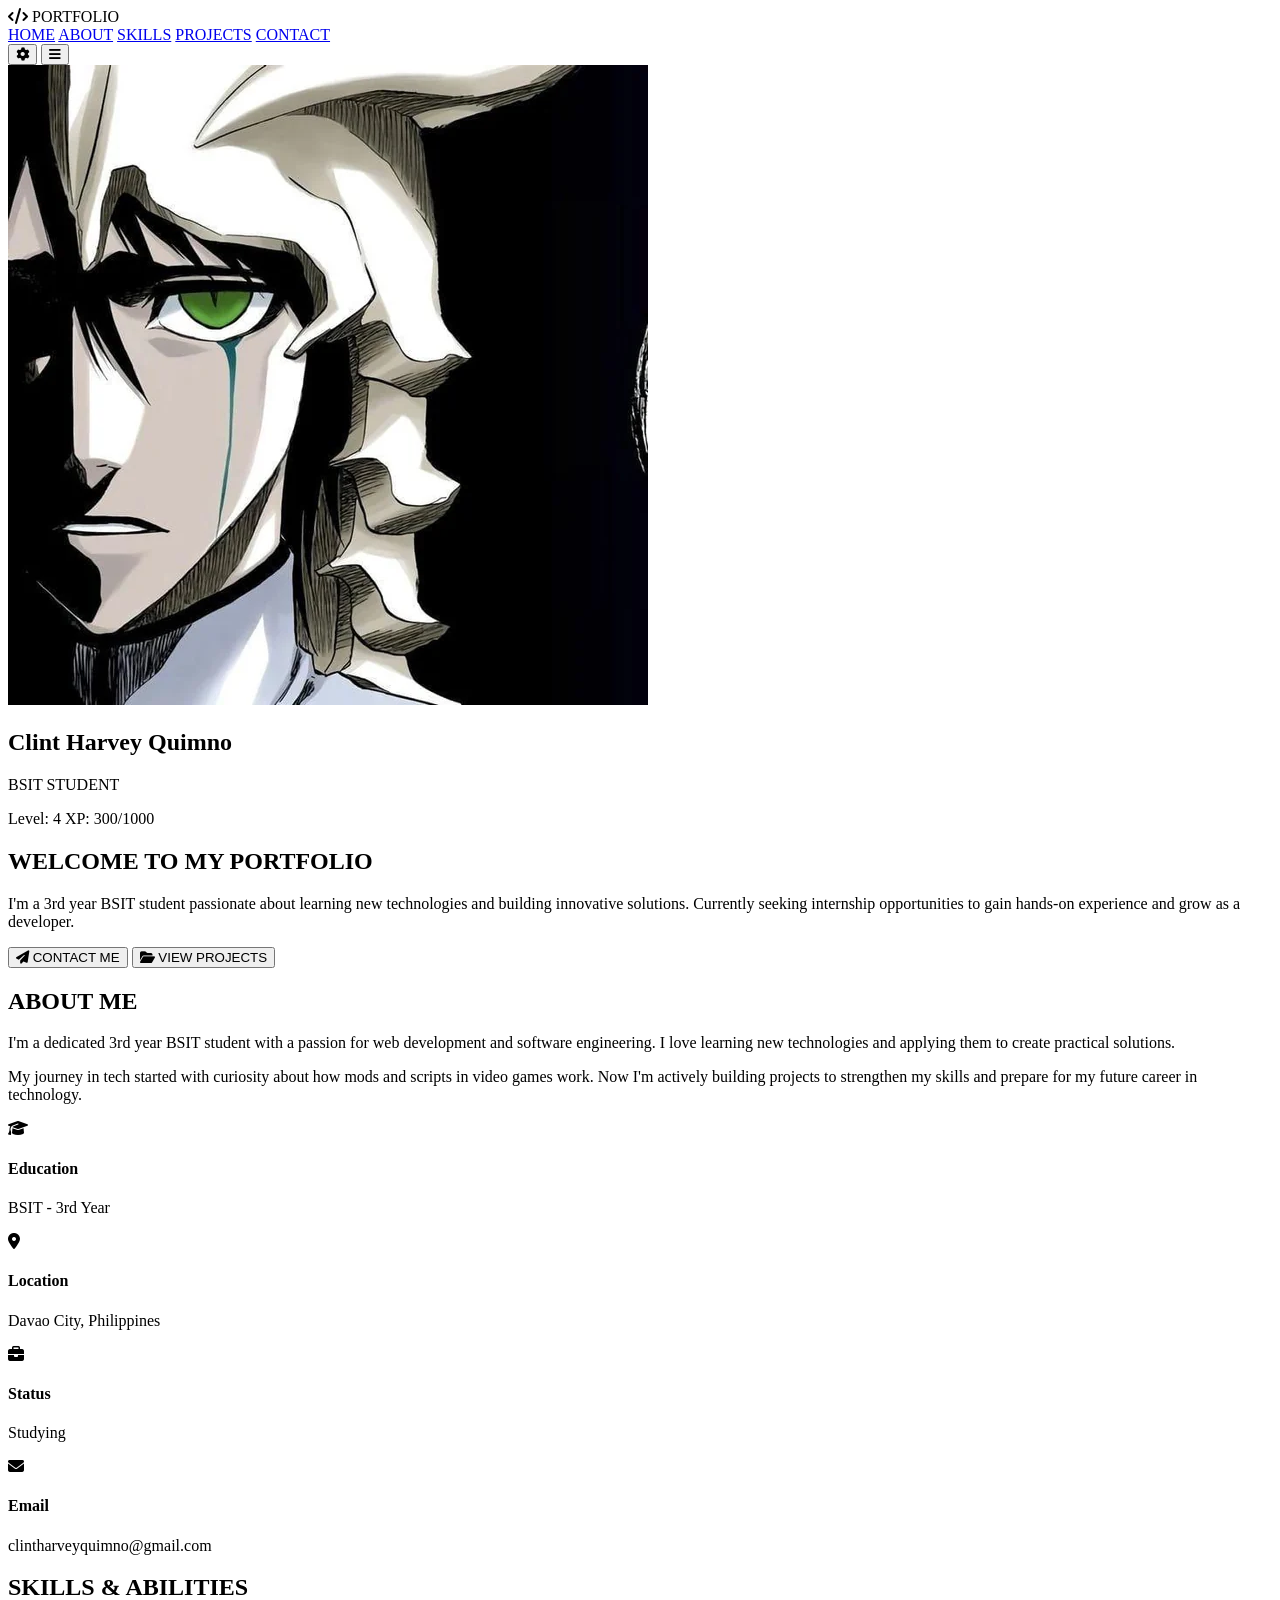
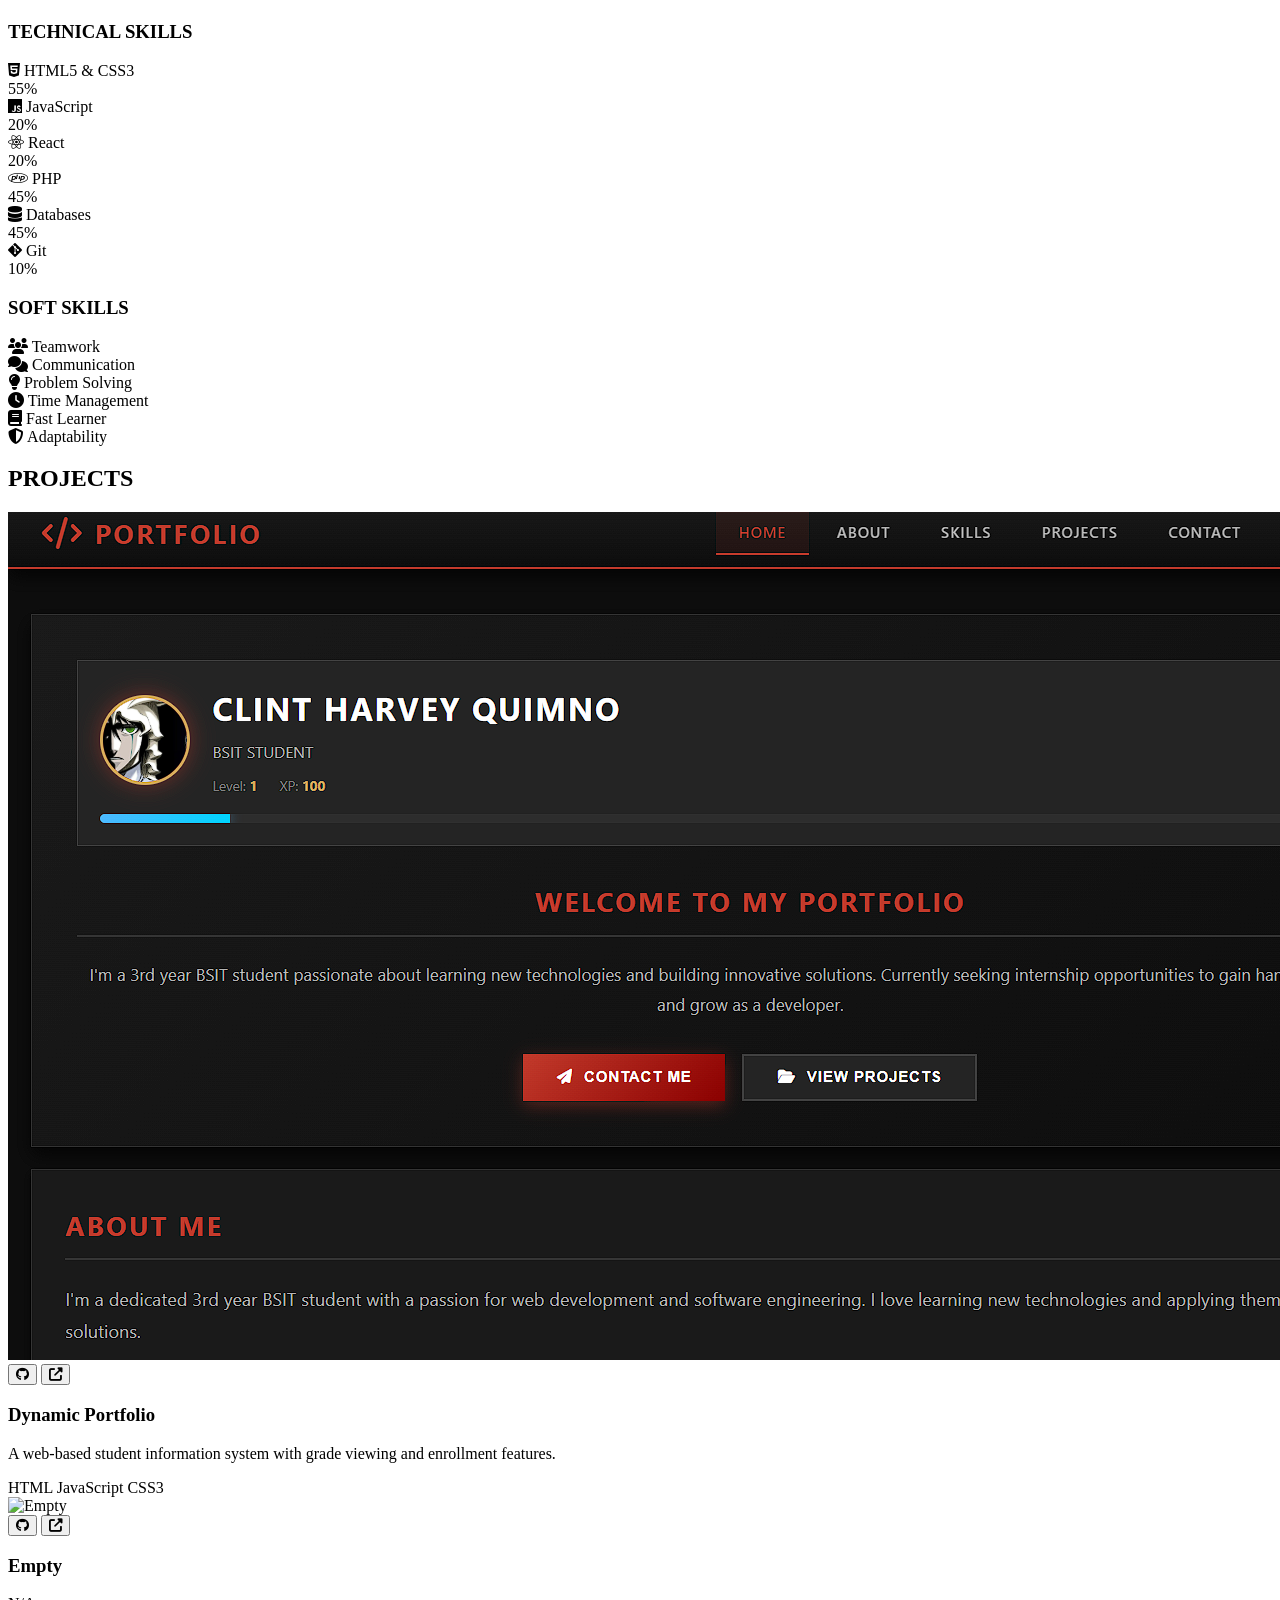
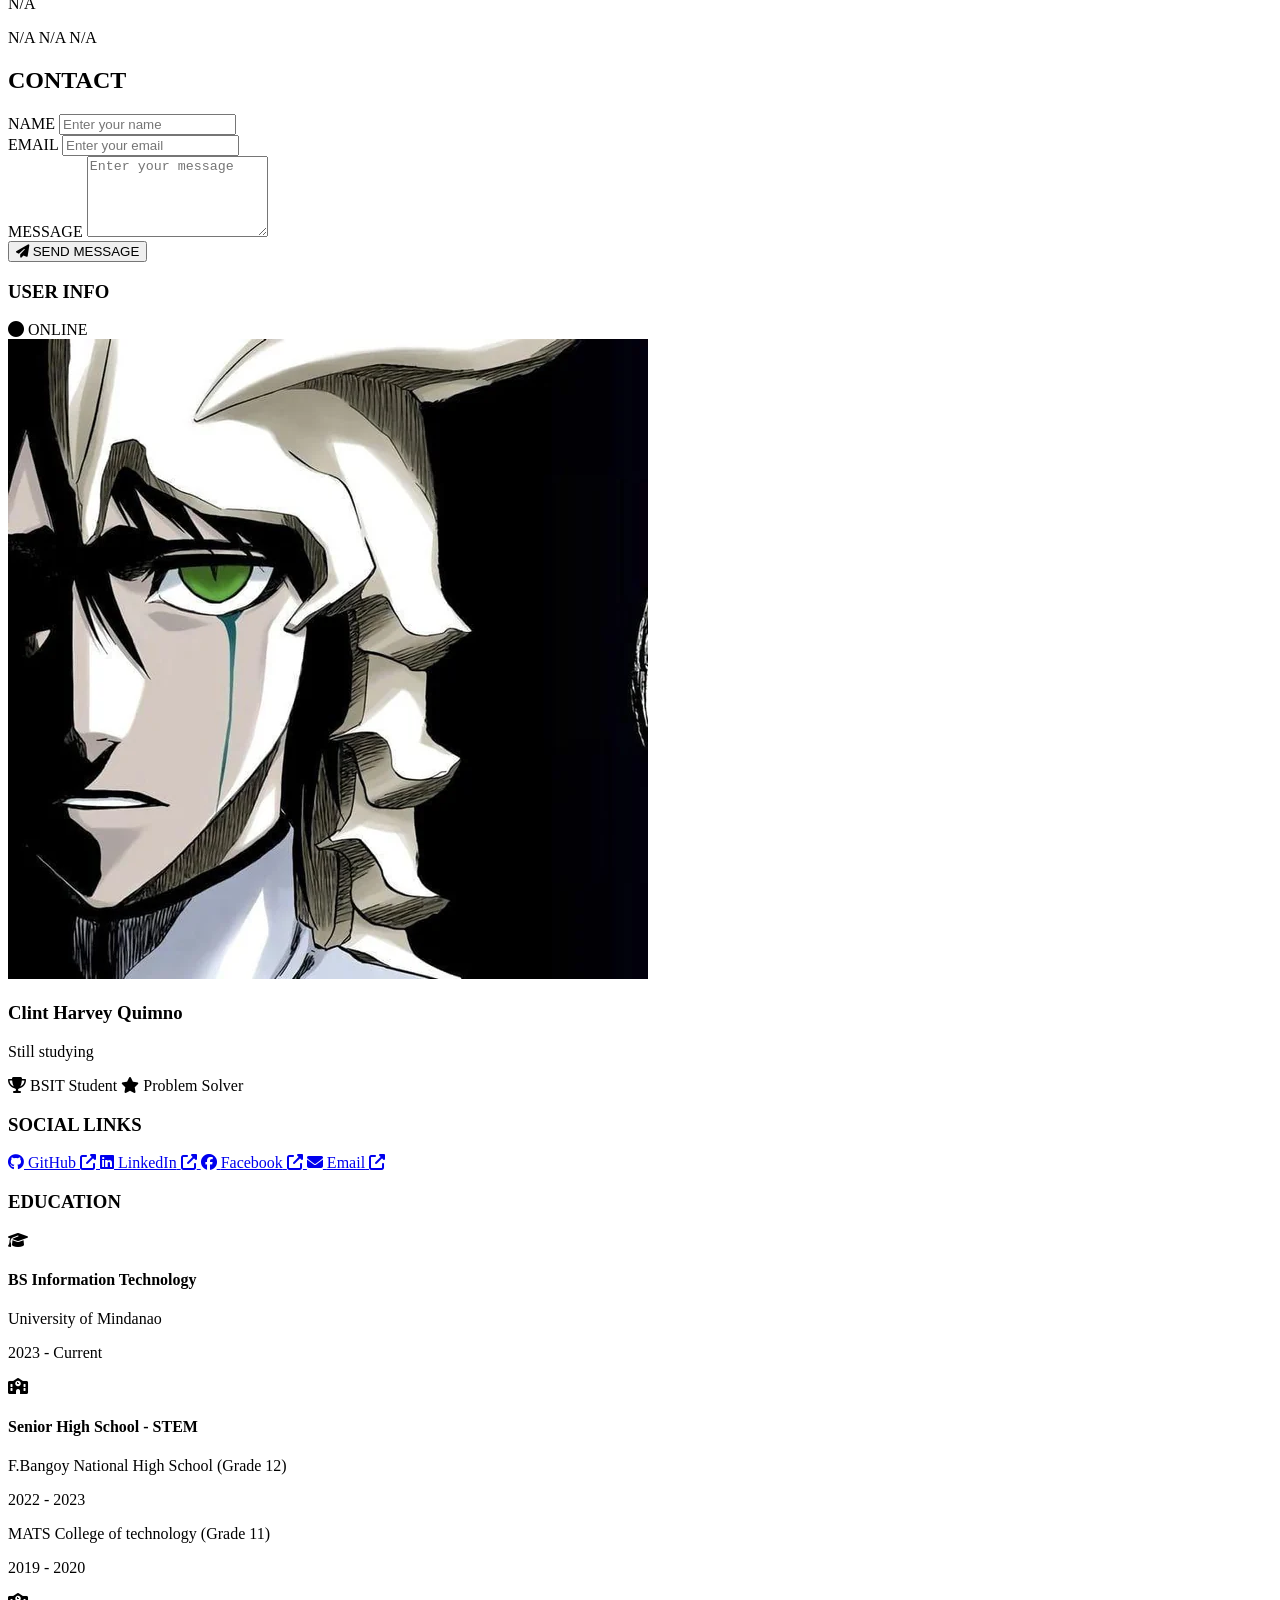
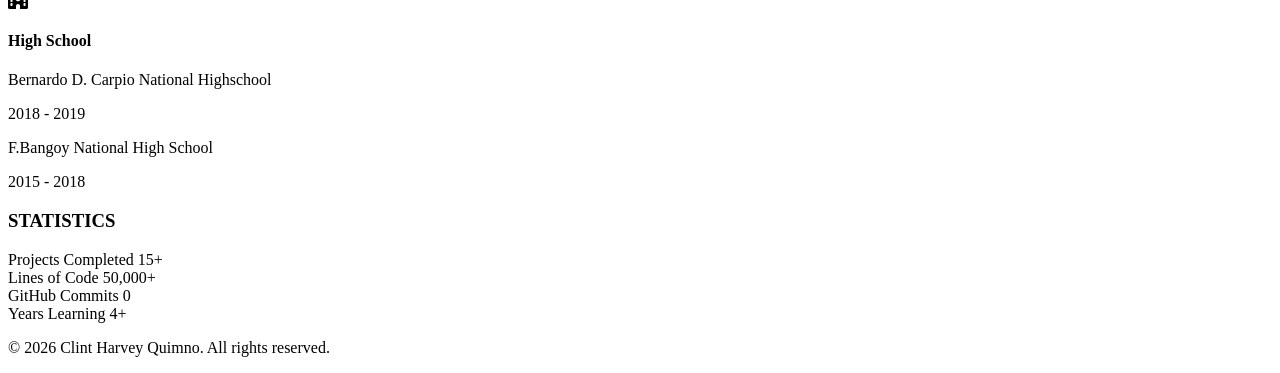
==== index.html @ a831e425 "Rename index-static.html to index.html" ====
<!DOCTYPE html>
<html lang="en">
<head>
    <meta charset="UTF-8">
    <meta name="viewport" content="width=device-width, initial-scale=1.0">
    <meta name="description" content="Clint Harvey Quimno - BSIT Student Portfolio">
    <title>Clint Harvey Quimno - Portfolio</title>
    <link rel="stylesheet" href="styles.css">
    <link rel="stylesheet" href="https://cdnjs.cloudflare.com/ajax/libs/font-awesome/6.4.0/css/all.min.css">
</head>
<body>
    <!-- Top Navigation Bar -->
    <nav class="top-nav">
        <div class="nav-left">
            <div class="logo">
                <i class="fas fa-code"></i>
                <span>PORTFOLIO</span>
            </div>
        </div>
        <div class="nav-center">
            <a href="#home" class="nav-item active">HOME</a>
            <a href="#about" class="nav-item">ABOUT</a>
            <a href="#skills" class="nav-item">SKILLS</a>
            <a href="#projects" class="nav-item">PROJECTS</a>
            <a href="#contact" class="nav-item">CONTACT</a>
        </div>
        <div class="nav-right">
            <button class="settings-btn" id="theme-toggle"><i class="fas fa-cog"></i></button>
            <button class="menu-btn" id="menu-btn"><i class="fas fa-bars"></i></button>
        </div>
    </nav>

    <!-- Main Container -->
    <div class="main-container">
        <!-- Left Panel - Main Content -->
        <div class="left-panel">
            <!-- Hero Section -->
            <section id="home" class="hero-section">
                <div class="hero-content">
                    <div class="profile-card">
                        <div class="profile-header">
                            <div class="profile-avatar">
                                <img src="img/profile.webp" alt="Profile Photo">
                            </div>
                            <div class="profile-info">
                                <h1 class="profile-name">Clint Harvey Quimno</h1>
                                <p class="profile-title">BSIT STUDENT</p>
                                <div class="profile-stats">
                                    <span class="stat-item">Level: <span class="stat-value">4</span></span>
                                    <span class="stat-item">XP: <span class="stat-value">300/1000</span></span>
                                </div>
                            </div>
                        </div>
                        <div class="xp-bar">
                            <div class="xp-fill" style="width: 30%"></div>
                        </div>
                    </div>

                    <div class="hero-text">
                        <h2 class="section-header">WELCOME TO MY PORTFOLIO</h2>
                        <p>I'm a 3rd year BSIT student passionate about learning new technologies and building innovative solutions. Currently seeking internship opportunities to gain hands-on experience and grow as a developer.</p>
                        
                        <div class="action-buttons">
                            <button class="btn-primary" onclick="document.getElementById('contact').scrollIntoView({behavior: 'smooth'})">
                                <i class="fas fa-paper-plane"></i> CONTACT ME
                            </button>
                            <button class="btn-secondary" onclick="document.getElementById('projects').scrollIntoView({behavior: 'smooth'})">
                                <i class="fas fa-folder-open"></i> VIEW PROJECTS
                            </button>
                        </div>
                    </div>
                </div>
            </section>

            <!-- About Section -->
            <section id="about" class="content-section">
                <div class="section-container">
                    <h2 class="section-header">ABOUT ME</h2>
                    <div class="section-content">
                        <p>I'm a dedicated 3rd year BSIT student with a passion for web development and software engineering. I love learning new technologies and applying them to create practical solutions.</p>
                        <p>My journey in tech started with curiosity about how mods and scripts in video games work. Now I'm actively building projects to strengthen my skills and prepare for my future career in technology.</p>
                        
                        <div class="info-grid">
                            <div class="info-item">
                                <i class="fas fa-graduation-cap"></i>
                                <div>
                                    <h4>Education</h4>
                                    <p>BSIT - 3rd Year</p>
                                </div>
                            </div>
                            <div class="info-item">
                                <i class="fas fa-map-marker-alt"></i>
                                <div>
                                    <h4>Location</h4>
                                    <p>Davao City, Philippines</p>
                                </div>
                            </div>
                            <div class="info-item">
                                <i class="fas fa-briefcase"></i>
                                <div>
                                    <h4>Status</h4>
                                    <p>Studying</p>
                                </div>
                            </div>
                            <div class="info-item">
                                <i class="fas fa-envelope"></i>
                                <div>
                                    <h4>Email</h4>
                                    <p>clintharveyquimno@gmail.com</p>
                                </div>
                            </div>
                        </div>
                    </div>
                </div>
            </section>

            <!-- Skills Section -->
            <section id="skills" class="content-section">
                <div class="section-container">
                    <h2 class="section-header">SKILLS & ABILITIES</h2>
                    <div class="skills-grid">
                        <div class="skills-category">
                            <h3 class="category-title">TECHNICAL SKILLS</h3>
                            <div class="skill-list">
                                <div class="skill-item">
                                    <div class="skill-info">
                                        <i class="fab fa-html5"></i>
                                        <span>HTML5 & CSS3</span>
                                    </div>
                                    <div class="skill-level">
                                        <div class="skill-bar" data-level="55">
                                            <span class="skill-percent">55%</span>
                                        </div>
                                    </div>
                                </div>
                                <div class="skill-item">
                                    <div class="skill-info">
                                        <i class="fab fa-js"></i>
                                        <span>JavaScript</span>
                                    </div>
                                    <div class="skill-level">
                                        <div class="skill-bar" data-level="20">
                                            <span class="skill-percent">20%</span>
                                        </div>
                                    </div>
                                </div>
                                <div class="skill-item">
                                    <div class="skill-info">
                                        <i class="fab fa-react"></i>
                                        <span>React</span>
                                    </div>
                                    <div class="skill-level">
                                        <div class="skill-bar" data-level="20">
                                            <span class="skill-percent">20%</span>
                                        </div>
                                    </div>
                                </div>
                                <div class="skill-item">
                                    <div class="skill-info">
                                        <i class="fab fa-php"></i>
                                        <span>PHP</span>
                                    </div>
                                    <div class="skill-level">
                                        <div class="skill-bar" data-level="45">
                                            <span class="skill-percent">45%</span>
                                        </div>
                                    </div>
                                </div>
                                <div class="skill-item">
                                    <div class="skill-info">
                                        <i class="fas fa-database"></i>
                                        <span>Databases</span>
                                    </div>
                                    <div class="skill-level">
                                        <div class="skill-bar" data-level="45">
                                            <span class="skill-percent">45%</span>
                                        </div>
                                    </div>
                                </div>
                                <div class="skill-item">
                                    <div class="skill-info">
                                        <i class="fab fa-git-alt"></i>
                                        <span>Git</span>
                                    </div>
                                    <div class="skill-level">
                                        <div class="skill-bar" data-level="10">
                                            <span class="skill-percent">10%</span>
                                        </div>
                                    </div>
                                </div>
                            </div>
                        </div>

                        <div class="skills-category">
                            <h3 class="category-title">SOFT SKILLS</h3>
                            <div class="soft-skills">
                                <div class="soft-skill-tag"><i class="fas fa-users"></i> Teamwork</div>
                                <div class="soft-skill-tag"><i class="fas fa-comments"></i> Communication</div>
                                <div class="soft-skill-tag"><i class="fas fa-lightbulb"></i> Problem Solving</div>
                                <div class="soft-skill-tag"><i class="fas fa-clock"></i> Time Management</div>
                                <div class="soft-skill-tag"><i class="fas fa-book"></i> Fast Learner</div>
                                <div class="soft-skill-tag"><i class="fas fa-shield-alt"></i> Adaptability</div>
                            </div>
                        </div>
                    </div>
                </div>
            </section>

            <!-- Projects Section -->
            <section id="projects" class="content-section">
                <div class="section-container">
                    <h2 class="section-header">PROJECTS</h2>
                    <div class="projects-grid">
                        <div class="project-card">
                            <div class="project-image">
                                <img src="img/Project1.png" alt="Dynamic Portfolio">
                                <div class="project-overlay">
                                    <button class="project-btn" onclick="window.open('https://github.com/Xezanoth/Dynamic-portfolio', '_blank')"><i class="fab fa-github"></i></button>
                                    <button class="project-btn" onclick="window.open('#', '_blank')"><i class="fas fa-external-link-alt"></i></button>
                                </div>
                            </div>
                            <div class="project-info">
                                <h3>Dynamic Portfolio</h3>
                                <p>A web-based student information system with grade viewing and enrollment features.</p>
                                <div class="project-tags">
                                    <span class="tag">HTML</span>
                                    <span class="tag">JavaScript</span>
                                    <span class="tag">CSS3</span>
                                </div>
                            </div>
                        </div>

                        <div class="project-card">
                            <div class="project-image">
                                <img src="https://via.placeholder.com/400x250/8B0000/ffffff?text=Todo+List+App" alt="Empty">
                                <div class="project-overlay">
                                    <button class="project-btn" onclick="window.open('https://github.com', '_blank')"><i class="fab fa-github"></i></button>
                                    <button class="project-btn" onclick="window.open('#', '_blank')"><i class="fas fa-external-link-alt"></i></button>
                                </div>
                            </div>
                            <div class="project-info">
                                <h3>Empty</h3>
                                <p>N/A</p>
                                <div class="project-tags">
                                    <span class="tag">N/A</span>
                                    <span class="tag">N/A</span>
                                    <span class="tag">N/A</span>
                                </div>
                            </div>
                        </div>
                    </div>
                </div>
            </section>

            <!-- Contact Section -->
            <section id="contact" class="content-section">
                <div class="section-container">
                    <h2 class="section-header">CONTACT</h2>
                    <div class="contact-content">
                        <div class="contact-form">
                            <form id="contact-form">
                                <div class="form-group">
                                    <label>NAME</label>
                                    <input type="text" placeholder="Enter your name" required>
                                </div>
                                <div class="form-group">
                                    <label>EMAIL</label>
                                    <input type="email" placeholder="Enter your email" required>
                                </div>
                                <div class="form-group">
                                    <label>MESSAGE</label>
                                    <textarea rows="5" placeholder="Enter your message" required></textarea>
                                </div>
                                <button type="submit" class="btn-primary">
                                    <i class="fas fa-paper-plane"></i> SEND MESSAGE
                                </button>
                            </form>
                        </div>
                    </div>
                </div>
            </section>
        </div>

        <!-- Right Sidebar -->
        <aside class="right-sidebar">
            <!-- User Info Card -->
            <div class="sidebar-card">
                <div class="card-header">
                    <h3>USER INFO</h3>
                    <span class="status-online"><i class="fas fa-circle"></i> ONLINE</span>
                </div>
                <div class="card-content">
                    <div class="user-avatar-large">
                        <img src="img/profile.webp" alt="Profile Photo">
                    </div>
                    <h3 class="user-name">Clint Harvey Quimno</h3>
                    <p class="user-status">Still studying</p>
                    <div class="user-badges">
                        <span class="badge"><i class="fas fa-trophy"></i> BSIT Student</span>
                        <span class="badge"><i class="fas fa-star"></i> Problem Solver</span>
                    </div>
                </div>
            </div>

            <!-- Social Links -->
            <div class="sidebar-card">
                <div class="card-header">
                    <h3>SOCIAL LINKS</h3>
                </div>
                <div class="card-content">
                    <a href="https://github.com/Xezanoth" class="social-link" target="_blank">
                        <i class="fab fa-github"></i>
                        <span>GitHub</span>
                        <i class="fas fa-external-link-alt"></i>
                    </a>
                    <a href="https://www.linkedin.com/in/clint-harvey-quimno-5b650a345" class="social-link" target="_blank">
                        <i class="fab fa-linkedin"></i>
                        <span>LinkedIn</span>
                        <i class="fas fa-external-link-alt"></i>
                    </a>
                    <a href="https://facebook.com/clint.rean" class="social-link" target="_blank">
                        <i class="fab fa-facebook"></i>
                        <span>Facebook</span>
                        <i class="fas fa-external-link-alt"></i>
                    </a>
                    <a href="clintharveyquimno@gmail.com" class="social-link">
                        <i class="fas fa-envelope"></i>
                        <span>Email</span>
                        <i class="fas fa-external-link-alt"></i>
                    </a>
                </div>
            </div>

            <!-- Education -->
            <div class="sidebar-card">
                <div class="card-header">
                    <h3>EDUCATION</h3>
                </div>
                <div class="card-content">
                    <div class="timeline-item">
                        <div class="timeline-icon"><i class="fas fa-graduation-cap"></i></div>
                        <div class="timeline-content">
                            <h4>BS Information Technology</h4>
                            <p class="timeline-school">University of Mindanao</p>
                            <p class="timeline-date">2023 - Current</p>
                        </div>
                    </div>
                    <div class="timeline-item">
                        <div class="timeline-icon"><i class="fas fa-school"></i></div>
                        <div class="timeline-content">
                            <h4>Senior High School - STEM</h4>
                            <p class="timeline-school">F.Bangoy National High School (Grade 12)</p>
                            <p class="timeline-date">2022 - 2023</p>
                            <p class="timeline-school">MATS College of technology (Grade 11)</p>
                            <p class="timeline-date">2019 - 2020</p>
                        </div>
                    </div>  
                    <div class="timeline-item">
                        <div class="timeline-icon"><i class="fas fa-school"></i></div>
                        <div class="timeline-content">
                            <h4>High School</h4>
                            <p class="timeline-school">Bernardo D. Carpio National Highschool</p>
                            <p class="timeline-date">2018 - 2019</p>
                            <p class="timeline-school">F.Bangoy National High School</p>
                            <p class="timeline-date">2015 - 2018</p>
                        </div>
                    </div>
                </div>
            </div>

            <!-- Quick Stats -->
            <div class="sidebar-card">
                <div class="card-header">
                    <h3>STATISTICS</h3>
                </div>
                <div class="card-content">
                    <div class="stat-row">
                        <span class="stat-label">Projects Completed</span>
                        <span class="stat-number">15+</span>
                    </div>
                    <div class="stat-row">
                        <span class="stat-label">Lines of Code</span>
                        <span class="stat-number">50,000+</span>
                    </div>
                    <div class="stat-row">
                        <span class="stat-label">GitHub Commits</span>
                        <span class="stat-number">0</span>
                    </div>
                    <div class="stat-row">
                        <span class="stat-label">Years Learning</span>
                        <span class="stat-number">4+</span>
                    </div>
                </div>
            </div>
        </aside>
    </div>

    <!-- Footer -->
    <footer class="footer">
        <p>&copy; 2026 Clint Harvey Quimno. All rights reserved.</p>
    </footer>

    <script src="script.js"></script>
</body>
</html>
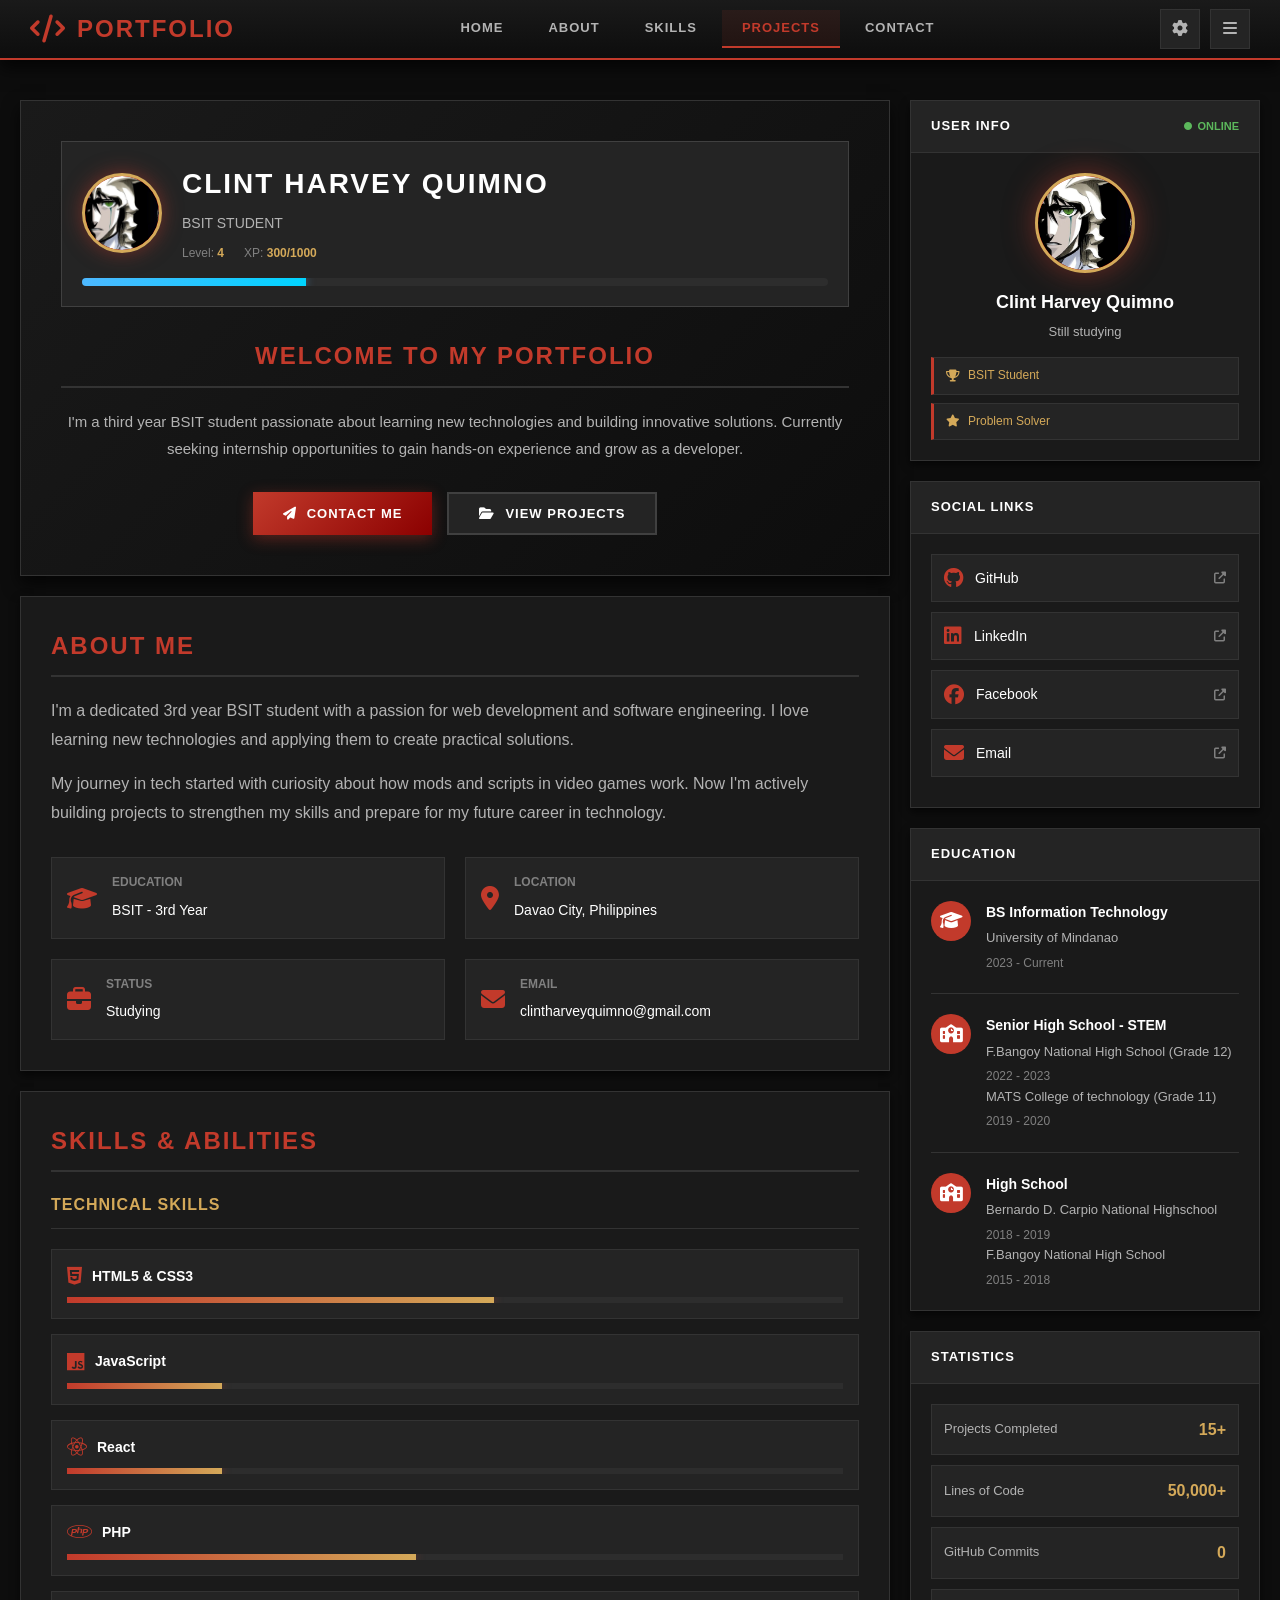
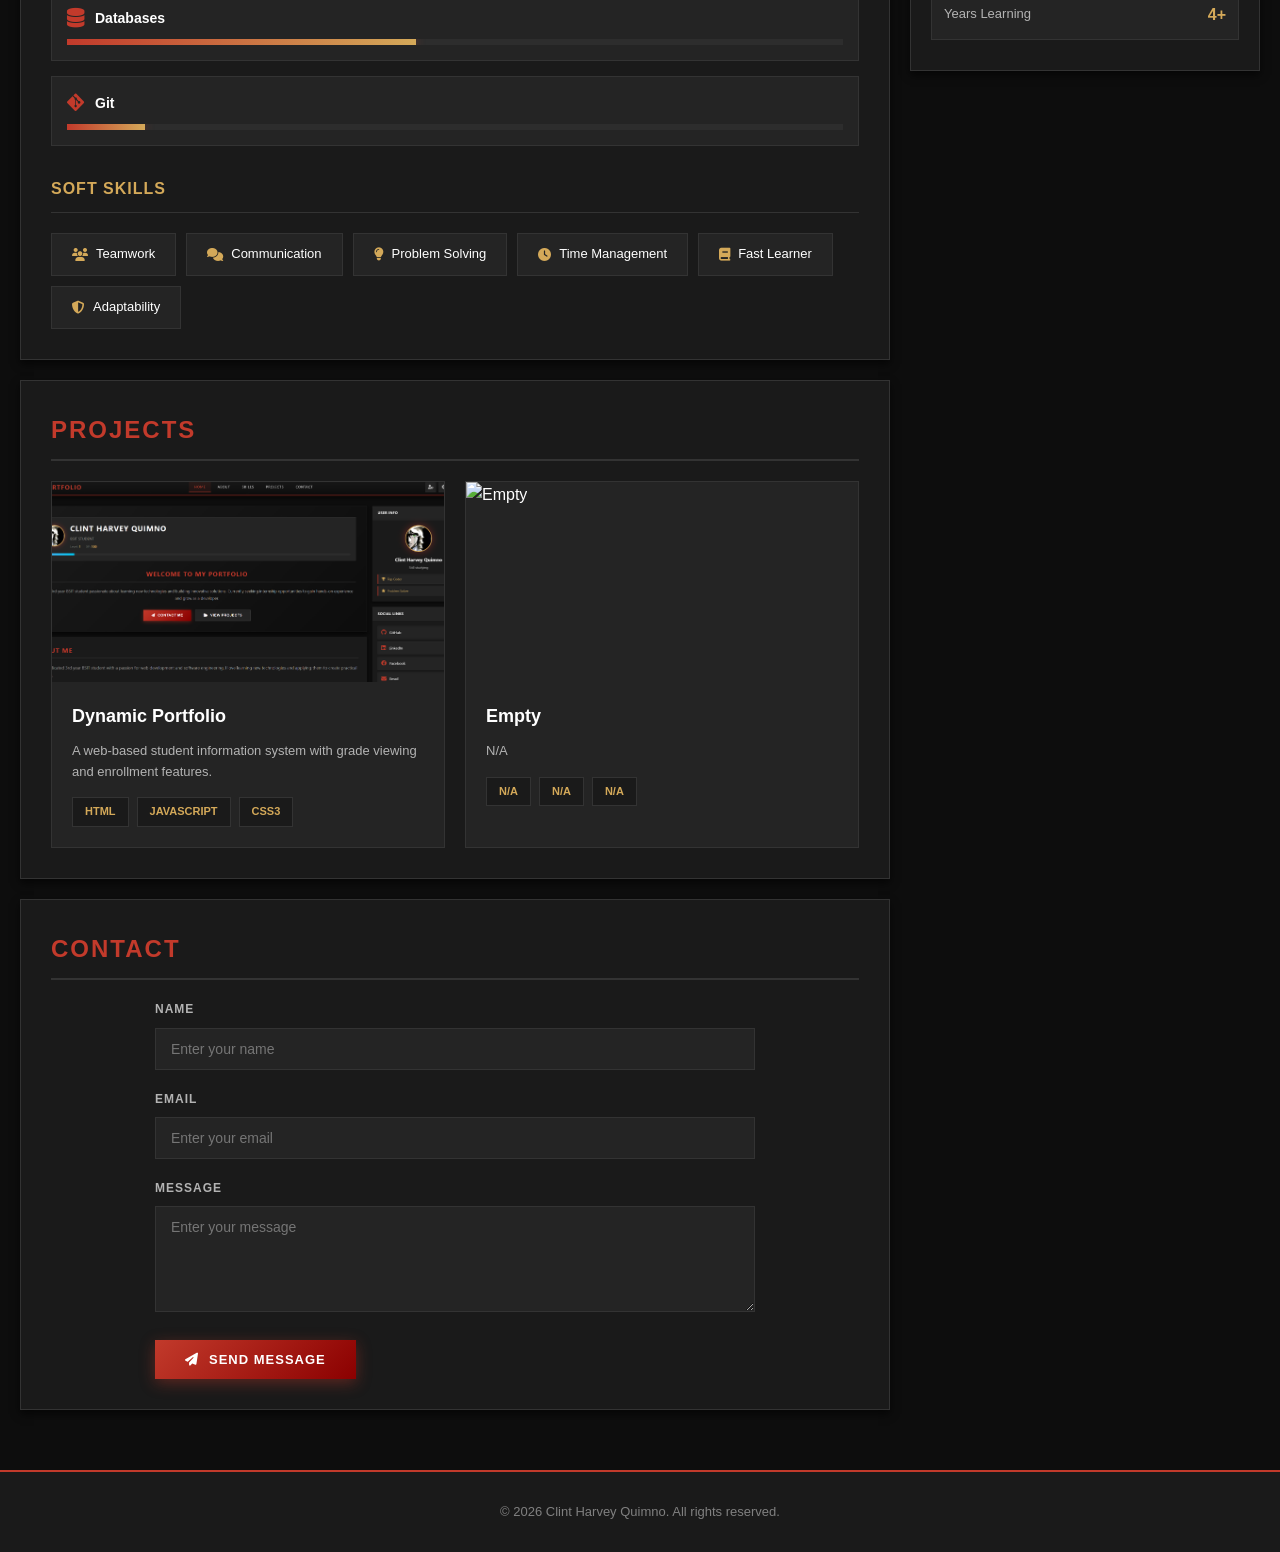
==== commit 9822b2bf: "Update index.html" ====
--- a/index.html
+++ b/index.html
@@ -58,7 +58,7 @@
 
                     <div class="hero-text">
                         <h2 class="section-header">WELCOME TO MY PORTFOLIO</h2>
-                        <p>I'm a 3rd year BSIT student passionate about learning new technologies and building innovative solutions. Currently seeking internship opportunities to gain hands-on experience and grow as a developer.</p>
+                        <p>I'm a third year BSIT student passionate about learning new technologies and building innovative solutions. Currently seeking internship opportunities to gain hands-on experience and grow as a developer.</p>
                         
                         <div class="action-buttons">
                             <button class="btn-primary" onclick="document.getElementById('contact').scrollIntoView({behavior: 'smooth'})">
--- a/styles.css
+++ b/styles.css
@@ -0,0 +1,1345 @@
+/* ==================== Variables ==================== */
+:root {
+    /* Dota 2 Dark Theme Colors */
+    --bg-dark: #0d0d0d;
+    --bg-panel: #1a1a1a;
+    --bg-card: #242424;
+    --bg-hover: #2d2d2d;
+    
+    --primary-red: #c23a2b;
+    --primary-red-hover: #d4452f;
+    --dark-red: #8B0000;
+    --accent-gold: #d4a959;
+    
+    --text-primary: #ffffff;
+    --text-secondary: #b3b3b3;
+    --text-muted: #808080;
+    
+    --border-dark: #333333;
+    --border-light: #404040;
+    
+    --xp-blue: #4db8ff;
+    --success-green: #5cb85c;
+    
+    /* Shadows */
+    --shadow-sm: 0 2px 4px rgba(0, 0, 0, 0.5);
+    --shadow-md: 0 4px 8px rgba(0, 0, 0, 0.6);
+    --shadow-lg: 0 8px 16px rgba(0, 0, 0, 0.7);
+    
+    /* Transitions */
+    --transition: 0.3s ease;
+}
+
+/* ==================== Reset ==================== */
+* {
+    margin: 0;
+    padding: 0;
+    box-sizing: border-box;
+}
+
+html {
+    scroll-behavior: smooth;
+}
+
+body {
+    font-family: 'Segoe UI', Tahoma, Geneva, Verdana, sans-serif;
+    background: var(--bg-dark);
+    color: var(--text-primary);
+    line-height: 1.6;
+    overflow-x: hidden;
+}
+
+/* ==================== Top Navigation ==================== */
+.top-nav {
+    position: fixed;
+    top: 0;
+    left: 0;
+    right: 0;
+    height: 60px;
+    background: linear-gradient(180deg, #1a1a1a 0%, #0d0d0d 100%);
+    border-bottom: 2px solid var(--primary-red);
+    display: flex;
+    align-items: center;
+    justify-content: space-between;
+    padding: 0 30px;
+    z-index: 1000;
+    box-shadow: var(--shadow-lg);
+}
+
+.nav-left {
+    display: flex;
+    align-items: center;
+}
+
+.logo {
+    display: flex;
+    align-items: center;
+    gap: 10px;
+    font-size: 24px;
+    font-weight: 700;
+    color: var(--primary-red);
+    text-transform: uppercase;
+    letter-spacing: 2px;
+}
+
+.logo i {
+    font-size: 28px;
+}
+
+.nav-center {
+    display: flex;
+    gap: 5px;
+}
+
+.nav-item {
+    padding: 8px 20px;
+    color: var(--text-secondary);
+    text-decoration: none;
+    text-transform: uppercase;
+    font-size: 13px;
+    font-weight: 600;
+    letter-spacing: 1px;
+    border-bottom: 2px solid transparent;
+    transition: var(--transition);
+    position: relative;
+}
+
+.nav-item:hover {
+    color: var(--text-primary);
+    background: rgba(255, 255, 255, 0.05);
+}
+
+.nav-item.active {
+    color: var(--primary-red);
+    border-bottom-color: var(--primary-red);
+    background: rgba(194, 58, 43, 0.1);
+}
+
+.nav-right {
+    display: flex;
+    gap: 10px;
+}
+
+.settings-btn,
+.menu-btn {
+    width: 40px;
+    height: 40px;
+    background: var(--bg-card);
+    border: 1px solid var(--border-dark);
+    color: var(--text-secondary);
+    cursor: pointer;
+    transition: var(--transition);
+    font-size: 16px;
+}
+
+.settings-btn:hover,
+.menu-btn:hover {
+    background: var(--bg-hover);
+    color: var(--text-primary);
+    border-color: var(--primary-red);
+}
+
+/* ==================== Main Container ==================== */
+.main-container {
+    display: grid;
+    grid-template-columns: 1fr 350px;
+    gap: 20px;
+    max-width: 1800px;
+    margin: 80px auto 0;
+    padding: 20px;
+}
+
+/* ==================== Left Panel ==================== */
+.left-panel {
+    display: flex;
+    flex-direction: column;
+    gap: 20px;
+}
+
+/* ==================== Hero Section ==================== */
+.hero-section {
+    background: linear-gradient(135deg, #1a1a1a 0%, #0d0d0d 100%);
+    border: 1px solid var(--border-dark);
+    padding: 40px;
+    box-shadow: var(--shadow-lg);
+}
+
+.profile-card {
+    background: var(--bg-card);
+    border: 1px solid var(--border-light);
+    padding: 20px;
+    margin-bottom: 30px;
+}
+
+.profile-header {
+    display: flex;
+    align-items: center;
+    gap: 20px;
+    margin-bottom: 15px;
+}
+
+.profile-avatar {
+    width: 80px;
+    height: 80px;
+    background: linear-gradient(135deg, var(--primary-red), var(--dark-red));
+    border: 3px solid var(--accent-gold);
+    border-radius: 50%;
+    display: flex;
+    align-items: center;
+    justify-content: center;
+    font-size: 40px;
+    color: white;
+    box-shadow: 0 0 20px rgba(194, 58, 43, 0.5);
+}
+
+.profile-info {
+    flex: 1;
+}
+
+.profile-name {
+    font-size: 28px;
+    font-weight: 700;
+    color: var(--text-primary);
+    text-transform: uppercase;
+    letter-spacing: 2px;
+    margin-bottom: 5px;
+}
+
+.profile-title {
+    font-size: 14px;
+    color: var(--text-secondary);
+    text-transform: uppercase;
+    margin-bottom: 10px;
+}
+
+.profile-stats {
+    display: flex;
+    gap: 20px;
+    font-size: 12px;
+}
+
+.stat-item {
+    color: var(--text-muted);
+}
+
+.stat-value {
+    color: var(--accent-gold);
+    font-weight: 700;
+}
+
+.xp-bar {
+    height: 8px;
+    background: #2d2d2d;
+    border-radius: 4px;
+    overflow: hidden;
+    position: relative;
+}
+
+.xp-fill {
+    height: 100%;
+    background: linear-gradient(90deg, var(--xp-blue), #00d4ff);
+    box-shadow: 0 0 10px rgba(77, 184, 255, 0.5);
+    transition: width 1s ease;
+}
+
+.hero-text {
+    text-align: center;
+}
+
+.section-header {
+    font-size: 24px;
+    font-weight: 700;
+    color: var(--primary-red);
+    text-transform: uppercase;
+    letter-spacing: 2px;
+    margin-bottom: 20px;
+    padding-bottom: 10px;
+    border-bottom: 2px solid var(--border-dark);
+}
+
+.hero-text p {
+    color: var(--text-secondary);
+    margin-bottom: 30px;
+    font-size: 15px;
+    line-height: 1.8;
+}
+
+.action-buttons {
+    display: flex;
+    gap: 15px;
+    justify-content: center;
+}
+
+/* ==================== Buttons ==================== */
+.btn-primary,
+.btn-secondary {
+    padding: 12px 30px;
+    font-size: 13px;
+    font-weight: 700;
+    text-transform: uppercase;
+    letter-spacing: 1px;
+    border: none;
+    cursor: pointer;
+    transition: var(--transition);
+    display: inline-flex;
+    align-items: center;
+    gap: 10px;
+}
+
+.btn-primary {
+    background: linear-gradient(135deg, var(--primary-red), var(--dark-red));
+    color: white;
+    box-shadow: 0 4px 15px rgba(194, 58, 43, 0.4);
+}
+
+.btn-primary:hover {
+    background: linear-gradient(135deg, var(--primary-red-hover), var(--primary-red));
+    transform: translateY(-2px);
+    box-shadow: 0 6px 20px rgba(194, 58, 43, 0.6);
+}
+
+.btn-secondary {
+    background: var(--bg-card);
+    color: var(--text-primary);
+    border: 2px solid var(--border-light);
+}
+
+.btn-secondary:hover {
+    background: var(--bg-hover);
+    border-color: var(--primary-red);
+    color: var(--primary-red);
+}
+
+/* ==================== Content Sections ==================== */
+.content-section {
+    background: var(--bg-panel);
+    border: 1px solid var(--border-dark);
+    padding: 30px;
+    box-shadow: var(--shadow-md);
+}
+
+.section-container {
+    width: 100%;
+}
+
+.section-content p {
+    color: var(--text-secondary);
+    margin-bottom: 15px;
+    line-height: 1.8;
+}
+
+/* ==================== Info Grid ==================== */
+.info-grid {
+    display: grid;
+    grid-template-columns: repeat(2, 1fr);
+    gap: 20px;
+    margin-top: 30px;
+}
+
+.info-item {
+    display: flex;
+    align-items: center;
+    gap: 15px;
+    padding: 15px;
+    background: var(--bg-card);
+    border: 1px solid var(--border-dark);
+    transition: var(--transition);
+}
+
+.info-item:hover {
+    border-color: var(--primary-red);
+    background: var(--bg-hover);
+}
+
+.info-item i {
+    font-size: 24px;
+    color: var(--primary-red);
+}
+
+.info-item h4 {
+    font-size: 12px;
+    color: var(--text-muted);
+    text-transform: uppercase;
+    margin-bottom: 5px;
+}
+
+.info-item p {
+    font-size: 14px;
+    color: var(--text-primary);
+    margin: 0;
+}
+
+/* ==================== Skills ==================== */
+.skills-grid {
+    display: grid;
+    gap: 30px;
+}
+
+.category-title {
+    font-size: 16px;
+    font-weight: 700;
+    color: var(--accent-gold);
+    text-transform: uppercase;
+    letter-spacing: 1px;
+    margin-bottom: 20px;
+    padding-bottom: 10px;
+    border-bottom: 1px solid var(--border-dark);
+}
+
+.skill-list {
+    display: flex;
+    flex-direction: column;
+    gap: 15px;
+}
+
+.skill-item {
+    background: var(--bg-card);
+    border: 1px solid var(--border-dark);
+    padding: 15px;
+    transition: var(--transition);
+}
+
+.skill-item:hover {
+    border-color: var(--primary-red);
+    background: var(--bg-hover);
+}
+
+.skill-info {
+    display: flex;
+    align-items: center;
+    gap: 10px;
+    margin-bottom: 10px;
+}
+
+.skill-info i {
+    font-size: 20px;
+    color: var(--primary-red);
+}
+
+.skill-info span {
+    font-size: 14px;
+    font-weight: 600;
+    color: var(--text-primary);
+}
+
+.skill-level {
+    position: relative;
+}
+
+.skill-bar {
+    height: 6px;
+    background: #2d2d2d;
+    position: relative;
+    overflow: hidden;
+    --level: 0%;
+}
+
+.skill-bar::before {
+    content: '';
+    position: absolute;
+    left: 0;
+    top: 0;
+    height: 100%;
+    width: var(--level, 0%);
+    background: linear-gradient(90deg, var(--primary-red), var(--accent-gold));
+    box-shadow: 0 0 10px rgba(194, 58, 43, 0.5);
+    transition: width 1s ease;
+}
+
+.skill-percent {
+    position: absolute;
+    right: 0;
+    top: -25px;
+    font-size: 11px;
+    color: var(--accent-gold);
+    font-weight: 700;
+}
+
+/* Soft Skills */
+.soft-skills {
+    display: flex;
+    flex-wrap: wrap;
+    gap: 10px;
+}
+
+.soft-skill-tag {
+    padding: 10px 20px;
+    background: var(--bg-card);
+    border: 1px solid var(--border-dark);
+    color: var(--text-primary);
+    font-size: 13px;
+    display: flex;
+    align-items: center;
+    gap: 8px;
+    transition: var(--transition);
+}
+
+.soft-skill-tag:hover {
+    background: var(--primary-red);
+    border-color: var(--primary-red);
+    transform: translateY(-2px);
+}
+
+.soft-skill-tag i {
+    color: var(--accent-gold);
+}
+
+/* ==================== Projects ==================== */
+.projects-grid {
+    display: grid;
+    grid-template-columns: repeat(2, 1fr);
+    gap: 20px;
+}
+
+.project-card {
+    background: var(--bg-card);
+    border: 1px solid var(--border-dark);
+    overflow: hidden;
+    transition: var(--transition);
+}
+
+.project-card:hover {
+    border-color: var(--primary-red);
+    transform: translateY(-5px);
+    box-shadow: 0 8px 20px rgba(194, 58, 43, 0.3);
+}
+
+.project-image {
+    position: relative;
+    overflow: hidden;
+    height: 200px;
+}
+
+.project-image img {
+    width: 100%;
+    height: 100%;
+    object-fit: cover;
+    transition: var(--transition);
+}
+
+.project-card:hover .project-image img {
+    transform: scale(1.1);
+}
+
+.project-overlay {
+    position: absolute;
+    inset: 0;
+    background: rgba(0, 0, 0, 0.9);
+    display: flex;
+    align-items: center;
+    justify-content: center;
+    gap: 15px;
+    opacity: 0;
+    transition: var(--transition);
+}
+
+.project-card:hover .project-overlay {
+    opacity: 1;
+}
+
+.project-btn {
+    width: 50px;
+    height: 50px;
+    background: var(--primary-red);
+    border: none;
+    color: white;
+    font-size: 18px;
+    cursor: pointer;
+    transition: var(--transition);
+}
+
+.project-btn:hover {
+    background: var(--primary-red-hover);
+    transform: scale(1.1);
+}
+
+.project-info {
+    padding: 20px;
+}
+
+.project-info h3 {
+    font-size: 18px;
+    color: var(--text-primary);
+    margin-bottom: 10px;
+}
+
+.project-info p {
+    font-size: 13px;
+    color: var(--text-secondary);
+    margin-bottom: 15px;
+    line-height: 1.6;
+}
+
+.project-tags {
+    display: flex;
+    flex-wrap: wrap;
+    gap: 8px;
+}
+
+.tag {
+    padding: 5px 12px;
+    background: var(--bg-panel);
+    border: 1px solid var(--border-dark);
+    color: var(--accent-gold);
+    font-size: 11px;
+    text-transform: uppercase;
+    font-weight: 600;
+}
+
+/* ==================== Contact Form ==================== */
+.contact-form {
+    max-width: 600px;
+    margin: 0 auto;
+}
+
+.form-group {
+    margin-bottom: 20px;
+}
+
+.form-group label {
+    display: block;
+    font-size: 12px;
+    font-weight: 700;
+    color: var(--text-secondary);
+    text-transform: uppercase;
+    margin-bottom: 8px;
+    letter-spacing: 1px;
+}
+
+.form-group input,
+.form-group textarea {
+    width: 100%;
+    padding: 12px 15px;
+    background: var(--bg-card);
+    border: 1px solid var(--border-dark);
+    color: var(--text-primary);
+    font-family: inherit;
+    font-size: 14px;
+    transition: var(--transition);
+}
+
+.form-group input:focus,
+.form-group textarea:focus {
+    outline: none;
+    border-color: var(--primary-red);
+    box-shadow: 0 0 10px rgba(194, 58, 43, 0.3);
+}
+
+.form-group textarea {
+    resize: vertical;
+}
+
+/* ==================== Right Sidebar ==================== */
+.right-sidebar {
+    display: flex;
+    flex-direction: column;
+    gap: 20px;
+    position: sticky;
+    top: 80px;
+    height: fit-content;
+}
+
+.sidebar-card {
+    background: var(--bg-panel);
+    border: 1px solid var(--border-dark);
+    box-shadow: var(--shadow-md);
+}
+
+.card-header {
+    padding: 15px 20px;
+    background: var(--bg-card);
+    border-bottom: 1px solid var(--border-dark);
+    display: flex;
+    align-items: center;
+    justify-content: space-between;
+}
+
+.card-header h3 {
+    font-size: 13px;
+    font-weight: 700;
+    color: var(--text-primary);
+    text-transform: uppercase;
+    letter-spacing: 1px;
+}
+
+.status-online {
+    display: flex;
+    align-items: center;
+    gap: 5px;
+    font-size: 11px;
+    color: var(--success-green);
+    text-transform: uppercase;
+    font-weight: 600;
+}
+
+.status-online i {
+    font-size: 8px;
+    animation: pulse 2s infinite;
+}
+
+@keyframes pulse {
+    0%, 100% { opacity: 1; }
+    50% { opacity: 0.5; }
+}
+
+.card-content {
+    padding: 20px;
+}
+
+.user-avatar-large {
+    width: 100px;
+    height: 100px;
+    margin: 0 auto 15px;
+    background: linear-gradient(135deg, var(--primary-red), var(--dark-red));
+    border: 3px solid var(--accent-gold);
+    border-radius: 50%;
+    display: flex;
+    align-items: center;
+    justify-content: center;
+    font-size: 50px;
+    color: white;
+    box-shadow: 0 0 30px rgba(194, 58, 43, 0.5);
+}
+
+.user-name {
+    text-align: center;
+    font-size: 18px;
+    font-weight: 700;
+    color: var(--text-primary);
+    margin-bottom: 5px;
+}
+
+.user-status {
+    text-align: center;
+    font-size: 13px;
+    color: var(--text-secondary);
+    margin-bottom: 15px;
+}
+
+.user-badges {
+    display: flex;
+    flex-direction: column;
+    gap: 8px;
+}
+
+.badge {
+    padding: 8px 12px;
+    background: var(--bg-card);
+    border: 1px solid var(--border-dark);
+    color: var(--accent-gold);
+    font-size: 12px;
+    display: flex;
+    align-items: center;
+    gap: 8px;
+    border-left: 3px solid var(--primary-red);
+}
+
+/* Social Links */
+.social-link {
+    display: flex;
+    align-items: center;
+    gap: 12px;
+    padding: 12px;
+    background: var(--bg-card);
+    border: 1px solid var(--border-dark);
+    color: var(--text-primary);
+    text-decoration: none;
+    margin-bottom: 10px;
+    transition: var(--transition);
+}
+
+.social-link:hover {
+    background: var(--bg-hover);
+    border-color: var(--primary-red);
+    transform: translateX(5px);
+}
+
+.social-link i:first-child {
+    font-size: 20px;
+    color: var(--primary-red);
+}
+
+.social-link span {
+    flex: 1;
+    font-size: 14px;
+}
+
+.social-link i:last-child {
+    font-size: 12px;
+    color: var(--text-muted);
+}
+
+/* Timeline */
+.timeline-item {
+    display: flex;
+    gap: 15px;
+    margin-bottom: 20px;
+    padding-bottom: 20px;
+    border-bottom: 1px solid var(--border-dark);
+}
+
+.timeline-item:last-child {
+    border-bottom: none;
+    margin-bottom: 0;
+    padding-bottom: 0;
+}
+
+.timeline-icon {
+    width: 40px;
+    height: 40px;
+    background: var(--primary-red);
+    border-radius: 50%;
+    display: flex;
+    align-items: center;
+    justify-content: center;
+    color: white;
+    font-size: 18px;
+    flex-shrink: 0;
+}
+
+.timeline-content h4 {
+    font-size: 14px;
+    color: var(--text-primary);
+    margin-bottom: 5px;
+}
+
+.timeline-school {
+    font-size: 13px;
+    color: var(--text-secondary);
+    margin-bottom: 5px;
+}
+
+.timeline-date {
+    font-size: 12px;
+    color: var(--text-muted);
+}
+
+/* Stats */
+.stat-row {
+    display: flex;
+    justify-content: space-between;
+    align-items: center;
+    padding: 12px;
+    background: var(--bg-card);
+    border: 1px solid var(--border-dark);
+    margin-bottom: 10px;
+}
+
+.stat-label {
+    font-size: 13px;
+    color: var(--text-secondary);
+}
+
+.stat-number {
+    font-size: 16px;
+    font-weight: 700;
+    color: var(--accent-gold);
+}
+
+/* ==================== Footer ==================== */
+.footer {
+    text-align: center;
+    padding: 30px;
+    background: var(--bg-panel);
+    border-top: 2px solid var(--primary-red);
+    margin-top: 40px;
+}
+
+.footer p {
+    color: var(--text-muted);
+    font-size: 13px;
+}
+
+/* ==================== Responsive ==================== */
+@media (max-width: 1200px) {
+    .main-container {
+        grid-template-columns: 1fr;
+    }
+    
+    .right-sidebar {
+        position: static;
+    }
+    
+    .projects-grid {
+        grid-template-columns: 1fr;
+    }
+}
+
+@media (max-width: 768px) {
+    .nav-center {
+        display: none;
+    }
+    
+    .top-nav {
+        padding: 0 15px;
+    }
+    
+    .main-container {
+        padding: 10px;
+    }
+    
+    .hero-section,
+    .content-section {
+        padding: 20px;
+    }
+    
+    .action-buttons {
+        flex-direction: column;
+    }
+    
+    .info-grid {
+        grid-template-columns: 1fr;
+    }
+}
+
+@media (max-width: 480px) {
+    .logo span {
+        display: none;
+    }
+    
+    .profile-header {
+        flex-direction: column;
+        text-align: center;
+    }
+    
+    .profile-name {
+        font-size: 20px;
+    }
+}
+
+
+/* ==================== Login Modal ==================== */
+.modal {
+    display: none;
+    position: fixed;
+    inset: 0;
+    background: rgba(0, 0, 0, 0.9);
+    z-index: 2000;
+    justify-content: center;
+    align-items: center;
+}
+
+.modal.active {
+    display: flex;
+}
+
+.modal-content {
+    background: var(--bg-panel);
+    border: 2px solid var(--primary-red);
+    padding: 40px;
+    max-width: 400px;
+    width: 90%;
+    box-shadow: 0 0 50px rgba(194, 58, 43, 0.5);
+}
+
+.modal-content h2 {
+    color: var(--primary-red);
+    text-align: center;
+    margin-bottom: 30px;
+    font-size: 24px;
+    letter-spacing: 2px;
+}
+
+.modal .form-group {
+    margin-bottom: 20px;
+}
+
+.modal .btn-primary,
+.modal .btn-secondary {
+    width: 100%;
+    margin-top: 10px;
+}
+
+.login-error {
+    color: #ff4444;
+    text-align: center;
+    margin-top: 10px;
+    font-size: 13px;
+    min-height: 20px;
+}
+
+/* ==================== Admin Panel ==================== */
+.admin-panel {
+    display: none;
+    position: fixed;
+    inset: 0;
+    background: rgba(0, 0, 0, 0.95);
+    z-index: 1500;
+    overflow-y: auto;
+}
+
+.admin-panel.active {
+    display: block;
+}
+
+.admin-header {
+    position: sticky;
+    top: 0;
+    background: var(--bg-panel);
+    border-bottom: 2px solid var(--primary-red);
+    padding: 20px 40px;
+    display: flex;
+    justify-content: space-between;
+    align-items: center;
+    z-index: 10;
+}
+
+.admin-header h2 {
+    color: var(--primary-red);
+    font-size: 24px;
+    letter-spacing: 2px;
+    display: flex;
+    align-items: center;
+    gap: 15px;
+}
+
+.admin-content {
+    max-width: 1000px;
+    margin: 40px auto;
+    padding: 0 20px;
+}
+
+.admin-tabs {
+    display: flex;
+    gap: 10px;
+    margin-bottom: 30px;
+    border-bottom: 2px solid var(--border-dark);
+}
+
+.admin-tab {
+    padding: 15px 30px;
+    background: var(--bg-card);
+    border: 1px solid var(--border-dark);
+    border-bottom: none;
+    color: var(--text-secondary);
+    font-size: 13px;
+    font-weight: 700;
+    letter-spacing: 1px;
+    cursor: pointer;
+    transition: var(--transition);
+}
+
+.admin-tab:hover {
+    background: var(--bg-hover);
+    color: var(--text-primary);
+}
+
+.admin-tab.active {
+    background: var(--primary-red);
+    color: white;
+    border-color: var(--primary-red);
+}
+
+.tab-content {
+    display: none;
+    background: var(--bg-panel);
+    border: 1px solid var(--border-dark);
+    padding: 30px;
+}
+
+.tab-content.active {
+    display: block;
+}
+
+.tab-content h3 {
+    color: var(--accent-gold);
+    margin-bottom: 25px;
+    font-size: 18px;
+    letter-spacing: 1px;
+}
+
+.admin-input {
+    width: 100%;
+    padding: 12px 15px;
+    background: var(--bg-card);
+    border: 1px solid var(--border-dark);
+    color: var(--text-primary);
+    font-family: inherit;
+    font-size: 14px;
+    margin-bottom: 15px;
+    transition: var(--transition);
+}
+
+.admin-input:focus {
+    outline: none;
+    border-color: var(--primary-red);
+    box-shadow: 0 0 10px rgba(194, 58, 43, 0.3);
+}
+
+.skill-editor-item,
+.project-editor-item {
+    background: var(--bg-card);
+    border: 1px solid var(--border-dark);
+    padding: 20px;
+    margin-bottom: 20px;
+    position: relative;
+}
+
+.skill-editor-item input {
+    margin-bottom: 10px;
+}
+
+.project-editor-item input,
+.project-editor-item textarea {
+    margin-bottom: 10px;
+}
+
+/* Skill Editor Header */
+.skill-header {
+    display: flex;
+    justify-content: space-between;
+    align-items: center;
+    margin-bottom: 15px;
+    padding-bottom: 10px;
+    border-bottom: 1px solid var(--border-dark);
+}
+
+.skill-header h4 {
+    color: var(--accent-gold);
+    font-size: 16px;
+    margin: 0;
+}
+
+.btn-remove {
+    padding: 6px 12px;
+    background: rgba(255, 68, 68, 0.1);
+    border: 1px solid #ff4444;
+    color: #ff4444;
+    font-size: 12px;
+    font-weight: 600;
+    cursor: pointer;
+    transition: var(--transition);
+    display: flex;
+    align-items: center;
+    gap: 5px;
+}
+
+.btn-remove:hover {
+    background: #ff4444;
+    color: white;
+}
+
+/* Icon Options Layout */
+.icon-options {
+    display: grid;
+    grid-template-columns: 1fr auto 1fr;
+    gap: 20px;
+    align-items: start;
+    margin-top: 15px;
+    padding: 15px;
+    background: var(--bg-panel);
+    border: 1px solid var(--border-dark);
+    border-radius: 8px;
+}
+
+.icon-option {
+    display: flex;
+    flex-direction: column;
+    gap: 10px;
+}
+
+.icon-option label {
+    font-size: 12px;
+    font-weight: 700;
+    color: var(--text-secondary);
+    text-transform: uppercase;
+    margin-bottom: 5px;
+}
+
+.icon-option small {
+    font-size: 11px;
+    color: var(--text-muted);
+    margin-top: -5px;
+}
+
+.icon-divider {
+    display: flex;
+    align-items: center;
+    justify-content: center;
+    color: var(--text-muted);
+    font-weight: 700;
+    font-size: 14px;
+    padding: 0 10px;
+}
+
+/* Icon Upload Preview */
+.icon-upload-preview {
+    width: 80px;
+    height: 80px;
+    display: flex;
+    align-items: center;
+    justify-content: center;
+    background: var(--bg-card);
+    border: 2px dashed var(--border-dark);
+    border-radius: 8px;
+    margin-bottom: 10px;
+}
+
+.skill-icon-placeholder {
+    width: 100%;
+    height: 100%;
+    display: flex;
+    align-items: center;
+    justify-content: center;
+    font-size: 32px;
+    color: var(--text-muted);
+}
+
+.skill-icon-preview {
+    width: 64px;
+    height: 64px;
+    object-fit: contain;
+}
+
+.btn-small {
+    padding: 8px 12px;
+    font-size: 12px;
+    margin-right: 8px;
+}
+
+/* Skill Icon Image in Main View */
+.skill-icon-image {
+    width: 40px;
+    height: 40px;
+    object-fit: contain;
+}
+
+/* Responsive */
+@media (max-width: 768px) {
+    .icon-options {
+        grid-template-columns: 1fr;
+        gap: 15px;
+    }
+    
+    .icon-divider {
+        padding: 10px 0;
+    }
+}
+
+/* Projects are static - no need to hide any */
+
+/* Admin Info Box */
+.admin-info-box {
+    background: rgba(212, 169, 89, 0.1);
+    border-left: 3px solid var(--accent-gold);
+    padding: 15px;
+    margin-bottom: 20px;
+    display: flex;
+    gap: 12px;
+    align-items: flex-start;
+}
+
+.admin-info-box i {
+    color: var(--accent-gold);
+    font-size: 18px;
+    flex-shrink: 0;
+    margin-top: 2px;
+}
+
+.admin-info-box p {
+    color: var(--text-secondary);
+    font-size: 13px;
+    line-height: 1.6;
+    margin: 0;
+}
+
+.admin-info-box strong {
+    color: var(--accent-gold);
+}
+
+/* Form Row for side-by-side inputs */
+.form-row {
+    display: grid;
+    grid-template-columns: 1fr 1fr;
+    gap: 15px;
+}
+
+@media (max-width: 768px) {
+    .form-row {
+        grid-template-columns: 1fr;
+    }
+}
+
+/* Profile Photo Upload Section */
+.photo-upload-section {
+    display: flex;
+    gap: 20px;
+    align-items: center;
+    padding: 20px;
+    background: var(--bg-card);
+    border: 1px solid var(--border-dark);
+    border-radius: 8px;
+}
+
+.photo-preview {
+    position: relative;
+    width: 120px;
+    height: 120px;
+    flex-shrink: 0;
+}
+
+#admin-photo-preview,
+.photo-placeholder-admin {
+    width: 120px;
+    height: 120px;
+    border-radius: 50%;
+    object-fit: cover;
+    border: 3px solid var(--accent-gold);
+    box-shadow: 0 0 20px rgba(194, 58, 43, 0.3);
+}
+
+.photo-placeholder-admin {
+    background: linear-gradient(135deg, var(--primary-red), var(--dark-red));
+    display: flex;
+    align-items: center;
+    justify-content: center;
+    font-size: 50px;
+    color: white;
+}
+
+.photo-controls {
+    flex: 1;
+    display: flex;
+    flex-direction: column;
+    gap: 10px;
+}
+
+.photo-controls button {
+    width: fit-content;
+}
+
+.photo-note {
+    font-size: 12px;
+    color: var(--text-muted);
+    margin: 0;
+}
+
+/* Profile Avatar Image Styling */
+.profile-avatar img,
+.user-avatar-large img {
+    width: 100%;
+    height: 100%;
+    border-radius: 50%;
+    object-fit: cover;
+}
+
+.profile-avatar,
+.user-avatar-large {
+    position: relative;
+    overflow: hidden;
+}
+
+@media (max-width: 480px) {
+    .photo-upload-section {
+        flex-direction: column;
+        text-align: center;
+    }
+    
+    .photo-controls {
+        align-items: center;
+    }
+    
+    .photo-controls button {
+        width: 100%;
+    }
+}
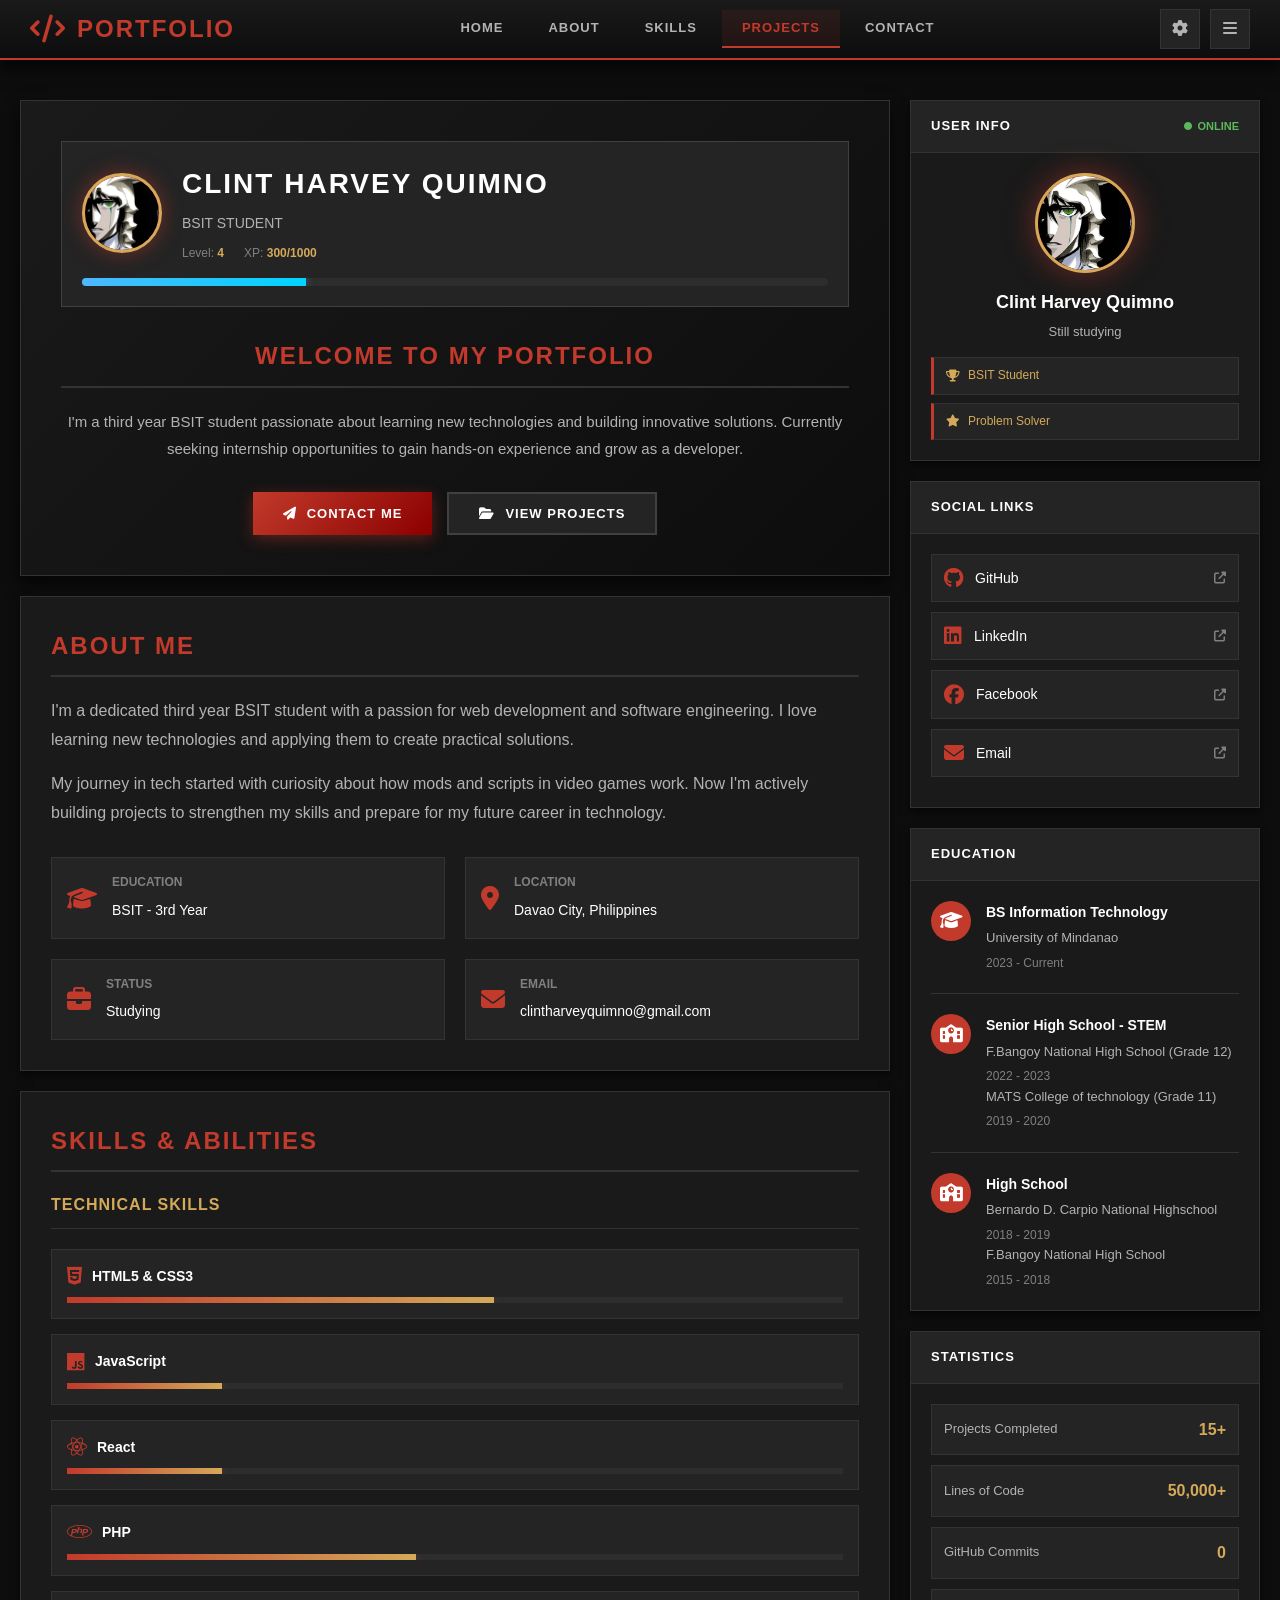
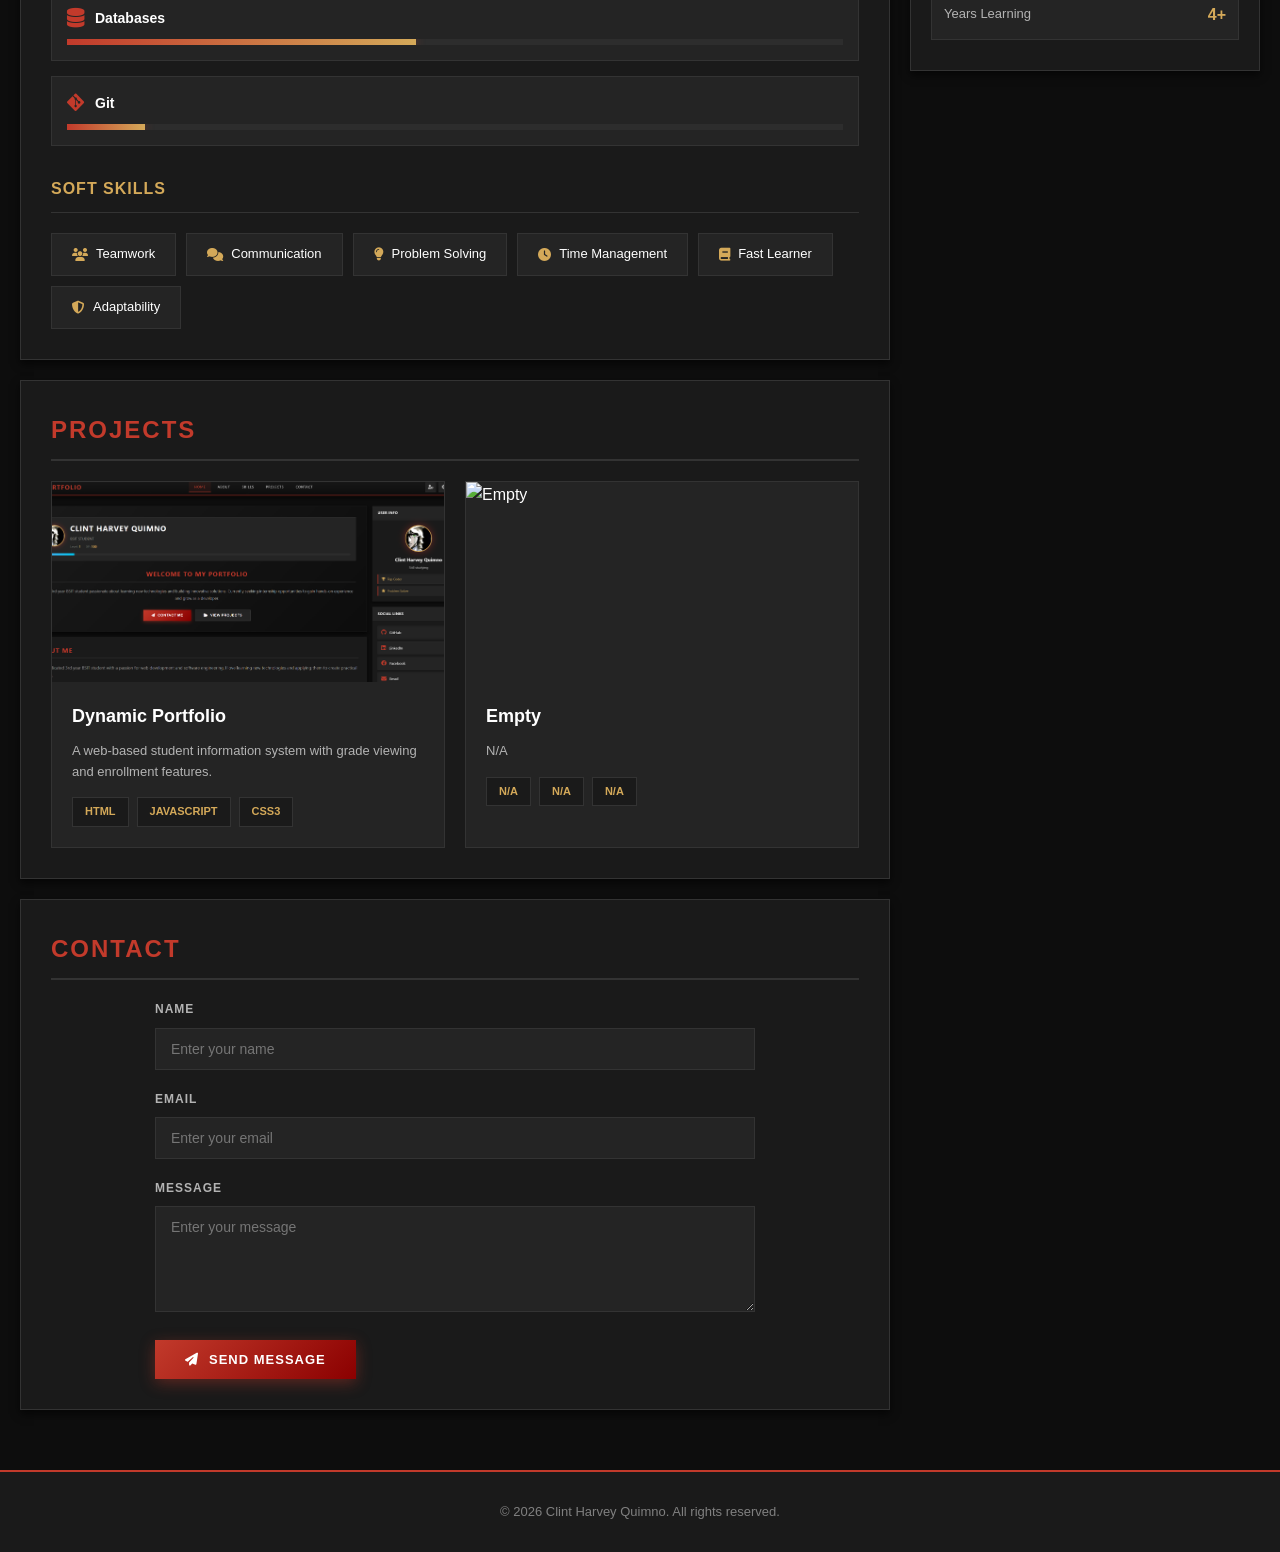
==== commit 7921c5af: "Update index.html" ====
--- a/index.html
+++ b/index.html
@@ -77,7 +77,7 @@
                 <div class="section-container">
                     <h2 class="section-header">ABOUT ME</h2>
                     <div class="section-content">
-                        <p>I'm a dedicated 3rd year BSIT student with a passion for web development and software engineering. I love learning new technologies and applying them to create practical solutions.</p>
+                        <p>I'm a dedicated third year BSIT student with a passion for web development and software engineering. I love learning new technologies and applying them to create practical solutions.</p>
                         <p>My journey in tech started with curiosity about how mods and scripts in video games work. Now I'm actively building projects to strengthen my skills and prepare for my future career in technology.</p>
                         
                         <div class="info-grid">
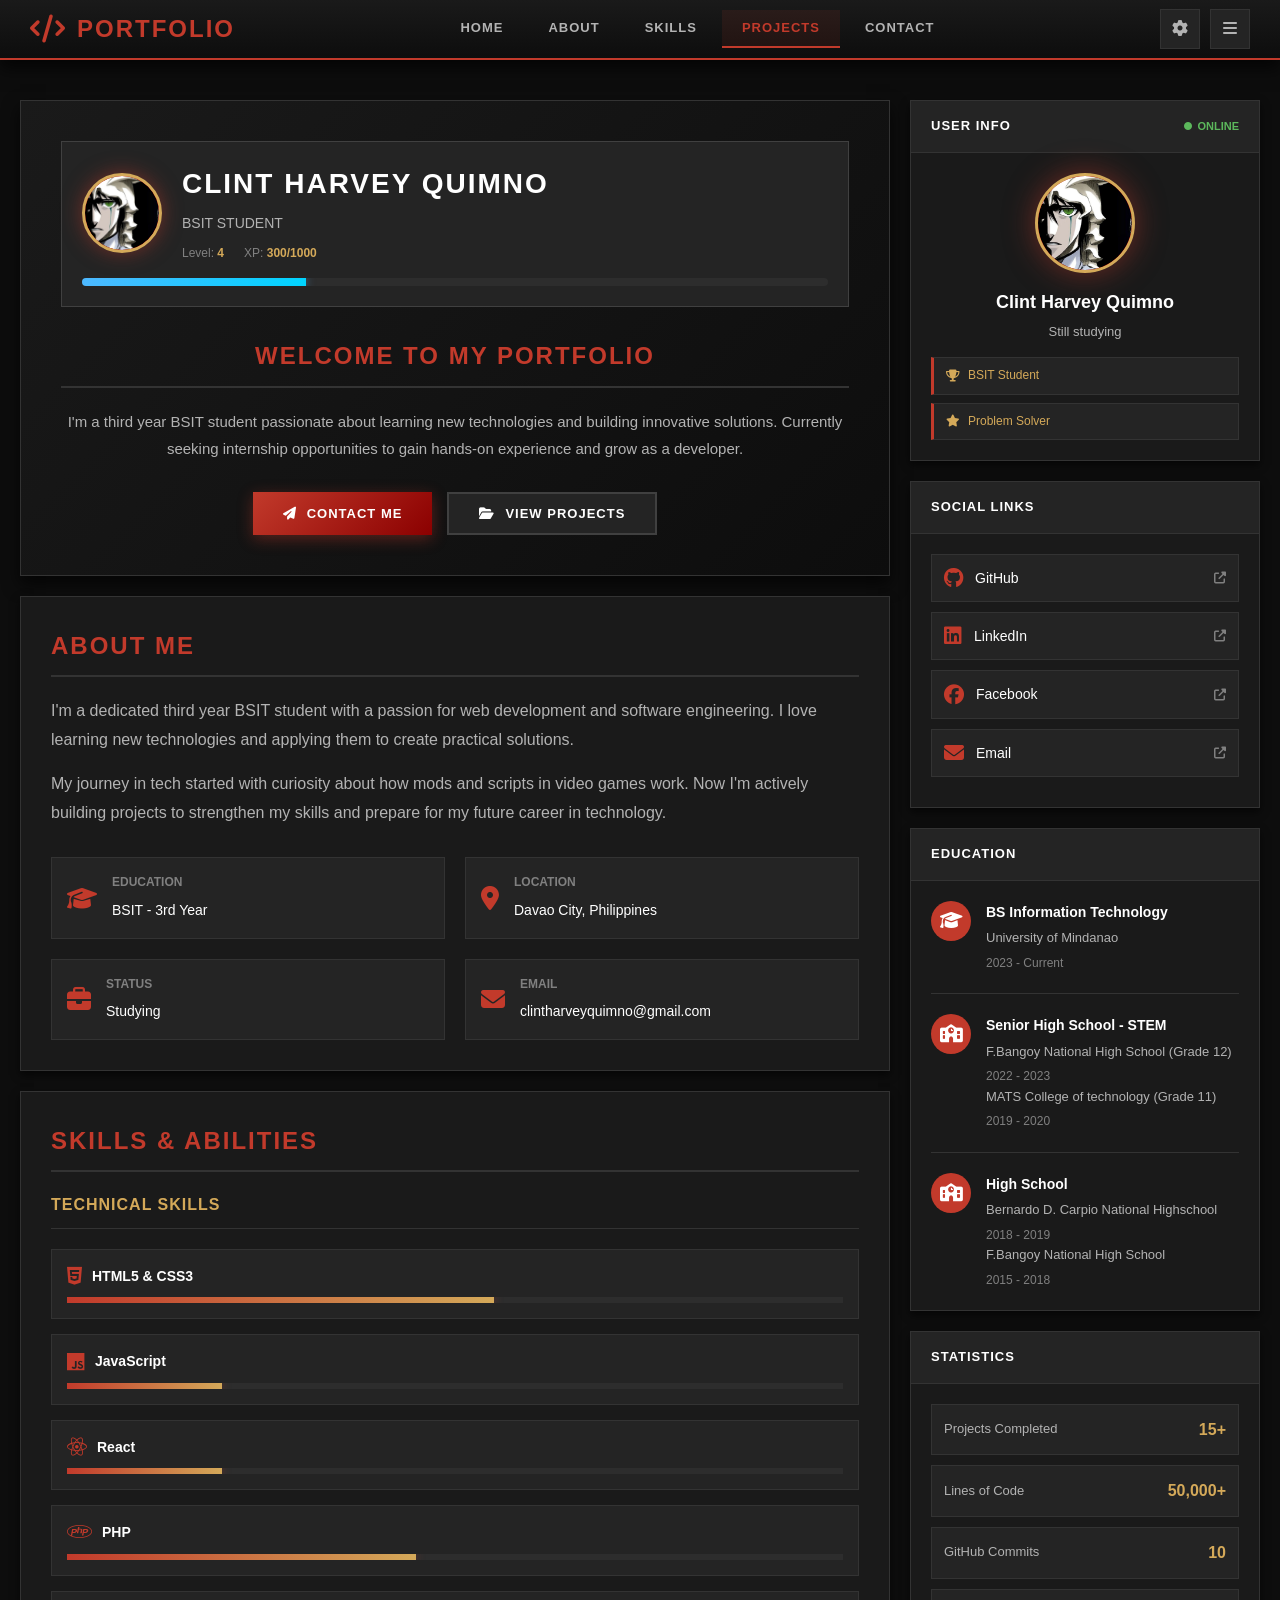
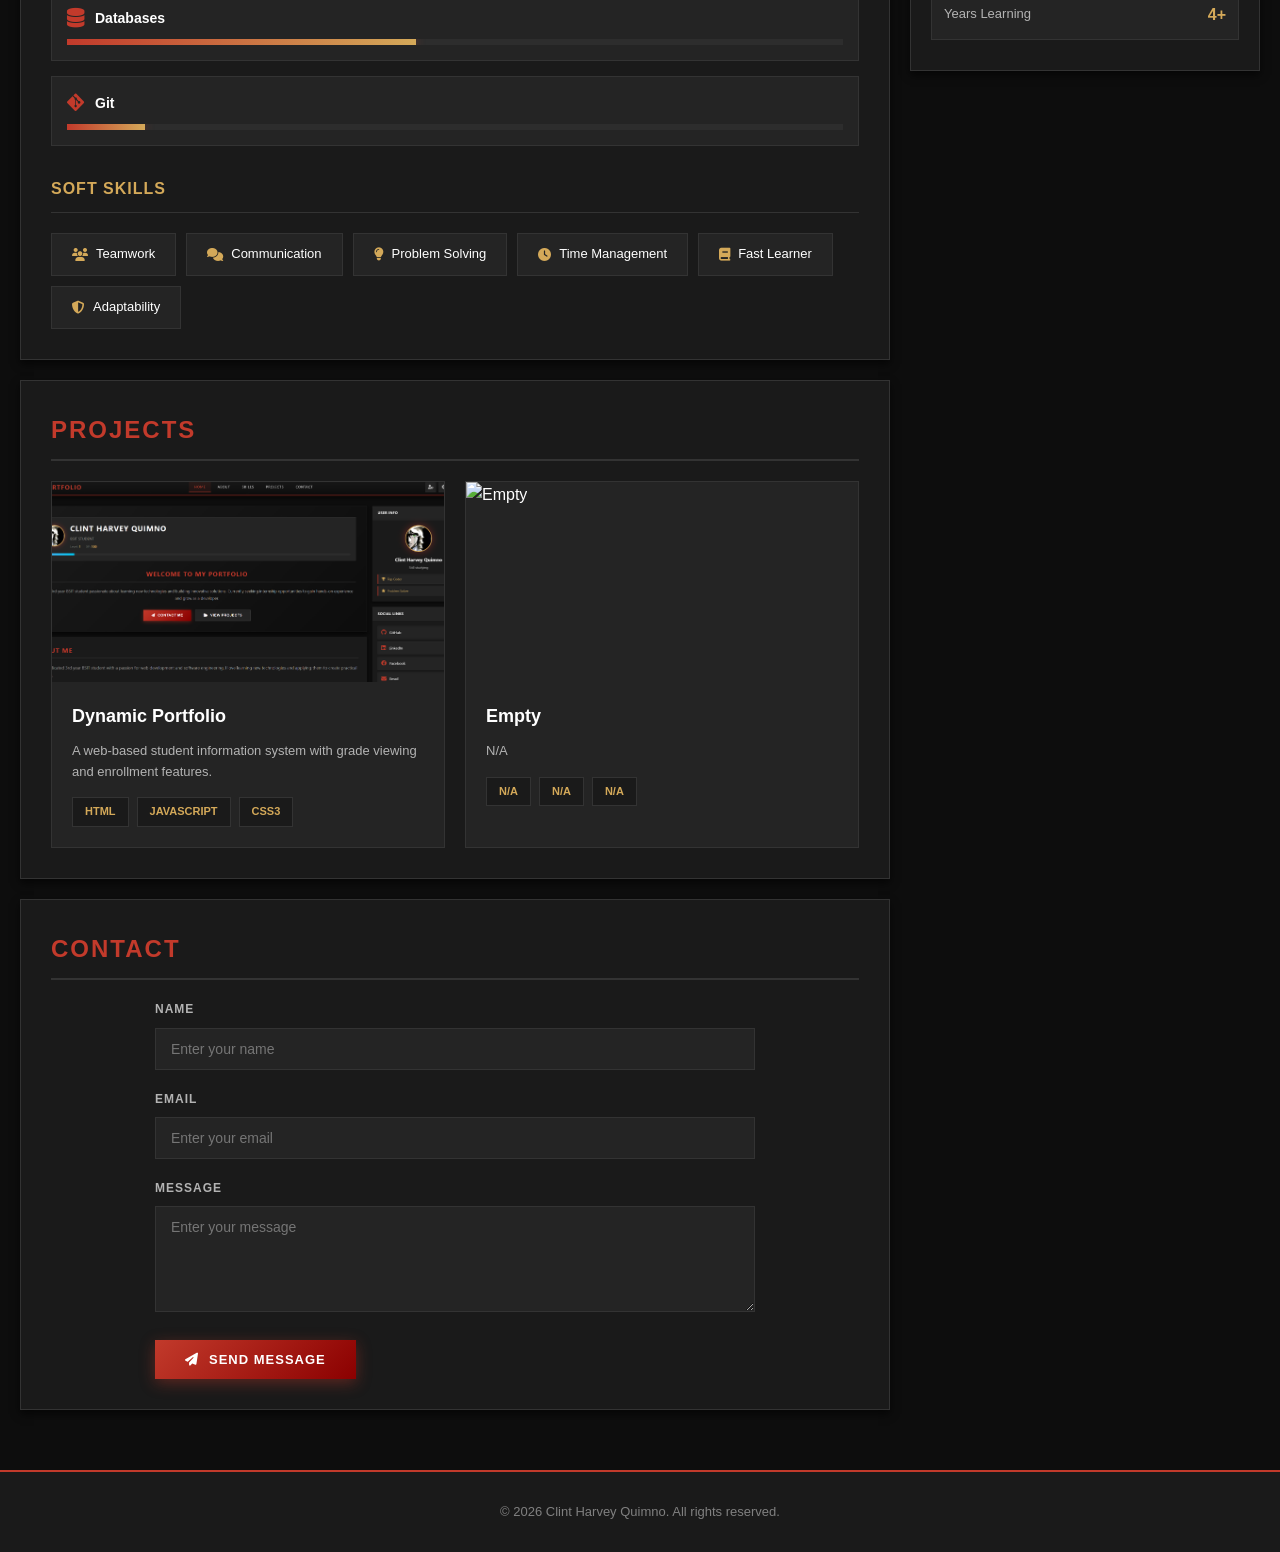
==== commit dab5359e: "Update GitHub Commits count to 10" ====
--- a/index.html
+++ b/index.html
@@ -384,7 +384,7 @@
                     </div>
                     <div class="stat-row">
                         <span class="stat-label">GitHub Commits</span>
-                        <span class="stat-number">0</span>
+                        <span class="stat-number">10</span>
                     </div>
                     <div class="stat-row">
                         <span class="stat-label">Years Learning</span>
